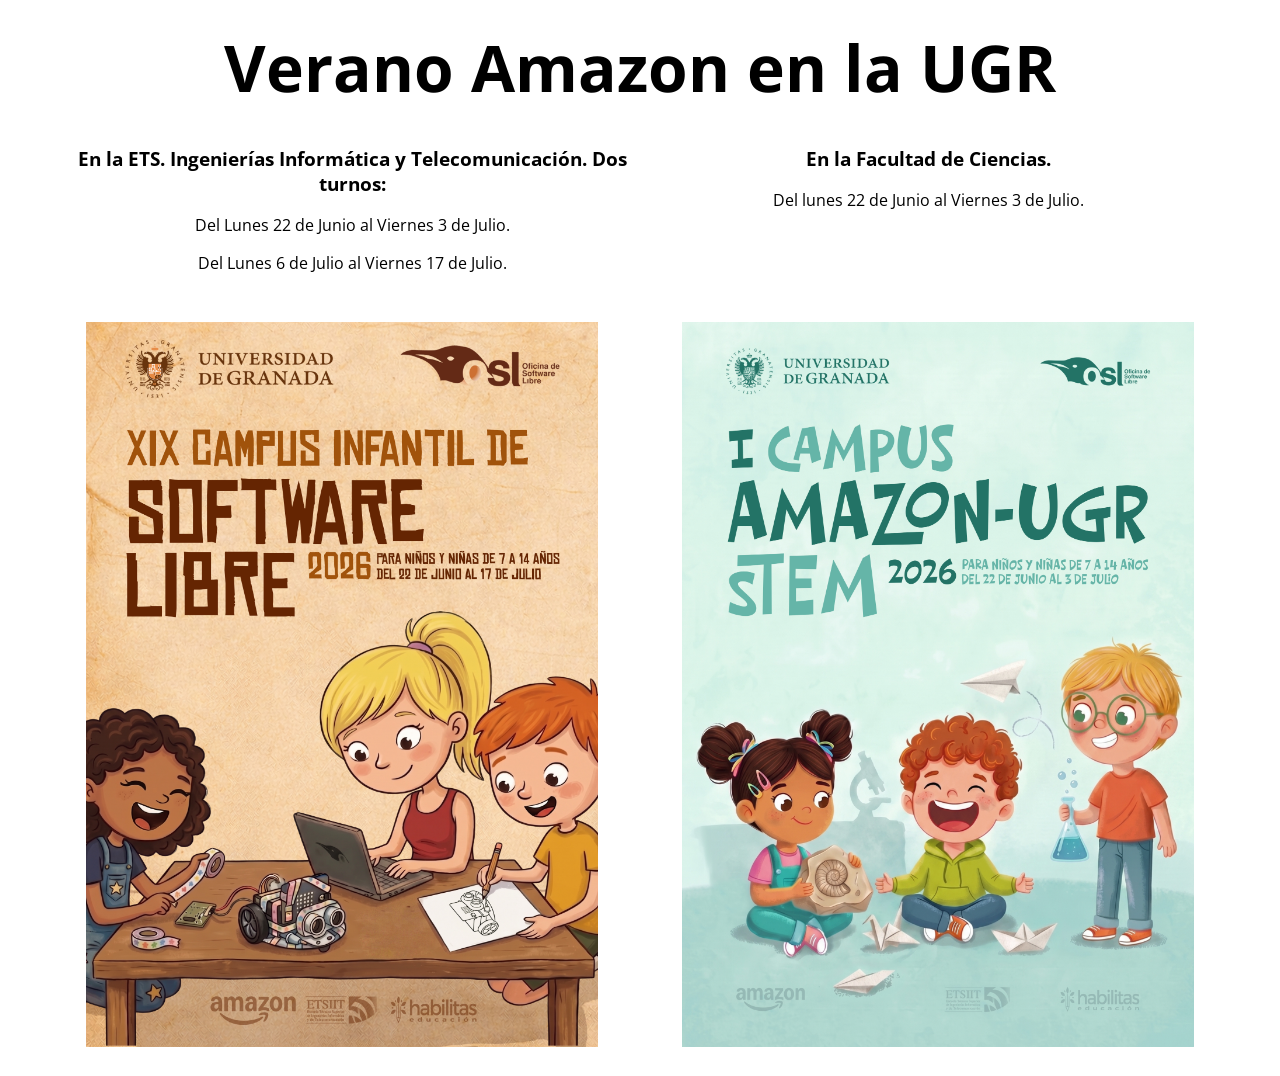
==== index.html @ 65181768 "Subiendo version de final de abril" ====
<!DOCTYPE html>
<html lang="es">
	<head>
		<!-- Google tag (gtag.js) -->
		<script async src="https://www.googletagmanager.com/gtag/js?id=G-18CENMJH39"></script>
		<script>
			window.dataLayer = window.dataLayer || [];
			function gtag(){dataLayer.push(arguments);}
			gtag('js', new Date());
			gtag('config', 'G-18CENMJH39');
		</script>
		<title>VERANO AMAZON</title>
		<meta charset="UTF-8">
		<meta name="author" content="Jóse Miguel Castillo García">
		<meta name="copyright" content="Oficina de Software Libre - Universidad de Granada">
		<meta name="robots" content="index, follow">
		<meta name="googlebot" content="index, follow">
		<meta name="revisit-after" content="7 days">
		<meta name="language" content="Spanish">
		<meta name="description" content="Web informativa para la inscripción en el Campus infantil organizado por la Oficina de Software Libre perteneciente a la Universidad de Granada y celebrado en la Escuela Técnica de Ingenierías Informática y de Telecomunicación - ETSIIT. Edición 2024.">
		<meta name="keywords" content="Campus, Infantil, Tecnológico, OSL, UGR, software, 2024,  libre, ETSIIT, inscripción, universidad, Granada, niños, niñas">
		<meta name="viewport" content="width=device-width,initial-scale=1.0">
		<link rel="stylesheet" type="text/css" href="./styles/style.css">
		<link href="https://fonts.googleapis.com/css?family=Open+Sans" rel="stylesheet">
	</head>
	<body>
		<header>
			<div class="title">
				<h1 class="prov-title">Verano Amazon en la UGR</h1>
			</div>
		</header>
		<main>
			<div class="info-banner">
				<div class="left">
					<h3>En la ETS. Ingenierías Informática y Telecomunicación. <b>Dos turnos</b>:</h3>
					<p class="date-info">Del Lunes 22 de Junio al Viernes 3 de Julio.</p>
					<p class="date-info">Del Lunes 6 de Julio al Viernes 17 de Julio.</p>
				</div>
				<div class="right">
					<h3>En la Facultad de Ciencias.</h3>
					<p class="date-info">Del lunes 22 de Junio al Viernes 3 de Julio.</p>
				</div>
			</div>
			
			<div class="pages">
				<div class="left">
					<a href="2026/index.html"><img src="2026/images/Cartel-Campus-Infantil-A3-V2.jpg" alt="Cartel Campus Infantil de Software Libre"></a>
				</div>

				<div class="right">
					<a href="2026-STEM/index.html"><img src="2026-STEM/images/cartel-amazon-v.jpg" alt="Cartel Amazon"></a>
				</div>
			</div>
			
		</main>
	</body>
</html>
---- styles/style.css ----
/* 
PARA ORDERNAR EL CÓDIGO:
- CONFIG GLOABL (body, h1, h2, ...)
- HEADER
- MAIN, NAV
- 



*/

/* INDEX */
  
h1 {
  font-size: 2rem;
  text-align: center;

  a {
    text-decoration: none;
    color: rgb(36, 36, 36);
  }
}

.pages {
  display: flex;

  gap: 2.5rem;
  margin-top: 2rem;

  .left, .right {
    flex: 1;
    text-align: center;
  
    img {
      height: auto;
      width: 32rem;

    }

  }

}

.horizontal {
  margin-top: 3rem;
  text-align: center;

  img {
    width: 50rem;
    height: auto;
  }
}


/* FOOTER */

h4 {
  font-size: 1.2rem;
}

footer {
  display: flex;
  flex-direction: row;

  gap: 4rem;

  padding: 1rem 2.5rem 3rem 2.5rem;

  .map {
    flex: 1;
  }

  .whoWeAre {
    flex: 1;
  }

  .contact {
    flex: 1;

    .email {
      display: flex;
      align-items: center;
      text-align: center;
      gap: .5rem;
    }

    .img-rrss {
      background-image: url(../images/logoCorreo.png);
      background-position: center;
      background-repeat: no-repeat;
      background-size: contain;

      height: 25px;
      width: 25px;
    }

    .info {
      text-decoration: none;
    }
  }
}

.prov-title {
  font-size: 4rem;
  text-align: center;
  
  margin: 1rem 0;
} 

.info-banner {
  display: flex;
  justify-content: space-between;

  h3 {
    text-align: center;
  }

  .left {
    flex: 1;
  }

  .right {
    flex: 1;
  }
}

.date-info {
  text-align: center;
}



*{
  	font-family: 'Open Sans', sans-serif;
    
  }

  * p{
  text-align: justify;
  }
  * li{
    text-align: justify;
  }

  body{
  	width: 90%;
  	margin: 1.5em auto;
  }

  hr {
    border: 0;
    border-bottom: 1px solid #DCDCDC;
    clear: both;
    display: block;
    height: 0;
    margin: 0 auto 50px auto;
    padding-top: 50px;
    /*max-width: 220px;
    width: 100%;*/
  }

.no-seleccionable {
    -webkit-user-select: none;
    -moz-user-select: none;
    -ms-user-select: none;
    user-select: none; 
}

  /***********************************************************/
  /************************* HEADER **************************/
  /***********************************************************/

  header{
    width: 100%;
    text-align:center;
  }

  .logos{
    width: 100%;
  }


  header section{
    display: inline-flex;
  }

  header section article{
    width: 25%;
    margin-right: 4%;
  }

  #fecyt-logo{
      font-size: 0.75em;
  }

  #fecyt-logo img{
    width: 130%;
    margin-right: 7%;
  }

  /***********************************************************/
  /************************ FOOTER ***************************/
  /***********************************************************/


  footer{
  	background-color: rgba(173, 94, 19, .7);
    float: left;
    overflow: hidden;
  }

  #map{
    position: relative;
    overflow: hidden;
  }

  #map iframe{
    position: relative;
  	width: 100%;
  	border: 0;
  }

  footer a{
    color: black;
  }

  /******************************************************/
  /****************** MENU SUPERIOR *********************/
  /******************************************************/
  #btn-menu{
    display:none;
  }

  main label{
    display: none;
    width: 30px;
    height: 30px;
    padding: 10px;
    border-right: 1px solid #fff;
    overflow-y: hidden;
  }

  #menu{
    width: 100%;
    background-color: rgba(173, 94, 19, .8);
  }

  #menu ul{
    text-align: center;
    display: flex;
    flex-direction: row;
    margin: 0;
    list-style: none;
    justify-content: center;
  }
  

  #menu li {
    display: block;
    padding: 15px 20px;
    cursor: pointer;
  }

  #menu li:hover{
    background: rgba(126, 49, 8, .5);
  }

  #menu li a:hover{
    color: white;
  }

  #menu a{
    text-decoration: none;
    color: black;
  }


  /***********************************************/
  /*****************SLIDER************************/
  /***********************************************/

  @keyframes slidy {
  0% { left: 0%; }
  20% { left: 0%; }
  25% { left: -100%; }
  45% { left: -100%; }
  50% { left: -200%; }
  70% { left: -200%; }
  75% { left: -300%; }
  95% { left: -300%; }
  100% { left: -400%; }
  }

  figure { 
    margin: 0; 
    background: #101010;
    font-weight: 100;
  }
  section#captioned-gallery { 
    width: 55%; 
    overflow: hidden; 
    margin-left: 24%;
    
  }

  figure.slider { 
    position: relative; 
    width: 500%;
    font-size: 0; 
    animation: 30s slidy infinite; 
    z-index: -1;
    overflow: hidden;
  }

  figure.slider figure { 
    width: 20%; 
    height: auto;
    display: inline-block;  
    position: inherit; 
    overflow: hidden;
  }

  figure.slider img { 
  	width: 100%; 
  	height: auto; 
    overflow-y: hidden;
  } 

  /*figure.slider figure figcaption { 
    position: absolute; bottom: 0;
    background: rgba(0,0,0,0.4);
    color: #fff; width: 100%;
    font-size: 2rem; padding: .6rem; 
  }*/


  /***********************************************/
  /*******************Programa********************/
  /***********************************************/

  h2.tituloCentrado{
	text-align: center;
  }

  #descripcionProg{
    float: left;
    width: 60%;
  }

  #imageProg{
    padding-top: 5px;
    float: left;
    width: 40%;
    overflow-y: hidden;
    overflow-x: hidden;
  }

  #fotoP{
    padding-top:10%;
    padding-left:20px;
    width: 180%;
  }

  #cartel-logo{
    width: 100%;
    margin-left: 15px;
    margin-top: 12%;
  }


  .imagesColaboradores img{
    width: 40%;
  }

  .imagesColaboradores{
    border-bottom: 1px solid black;
  }

/*****************************************************************************************/
/*****************************************************************************************/
/************************************SMARTPHONES******************************************/
/*****************************************************************************************/
/*****************************************************************************************/

@media screen and (max-width: 480px){
  /******************************************************/
  /********************HEADER****************************/
  /******************************************************/
/*
  #logosLista{
    display: flex;
  }

  .logos{
    width:180px;
  }

  #fecyt-logo img{
    width: 220px;
  }
*/
  #fecyt-logo{
      font-size: 0.50em;
  }
  /******************************************************/
  /********************FOOTER****************************/
  /******************************************************/
  #map{
    padding-bottom: 0;
  }

  footer section{
    display: inline-table;
    width:90%;
    text-align: left;
  }

  #enlacesContactos{
    font-size: 0.75em;
    width: 20%;
  }

  /******************************************************/
  /*****************MENU SUPERIOR************************/
  /******************************************************/

  main label{
    display: block;
  }

  #menu{
    position: absolute;
    width: 70%;
    margin-left: -75%;
    transition: all 0.5s;
  }

  #menu ul{
    display: flex;
    flex-direction: column;
    padding: 0;
  }

  #menu li {
    border-top: 1px solid #fff;
  }

  #btn-menu:checked ~ #menu{
    margin: 0;
  }

  /******************************************************/
  /********************CONTENIDO*************************/
  /******************************************************/
main section{
  display: block;

}

  #descripcionProg{

    width: 100%;
  }

  #imageProg{
    padding-top: 5px;
    width: 100%;
    clear: right;
    overflow: none;
  }


  #imageProg img{
    width: 100%;
    /*float: right;*/
  }


}
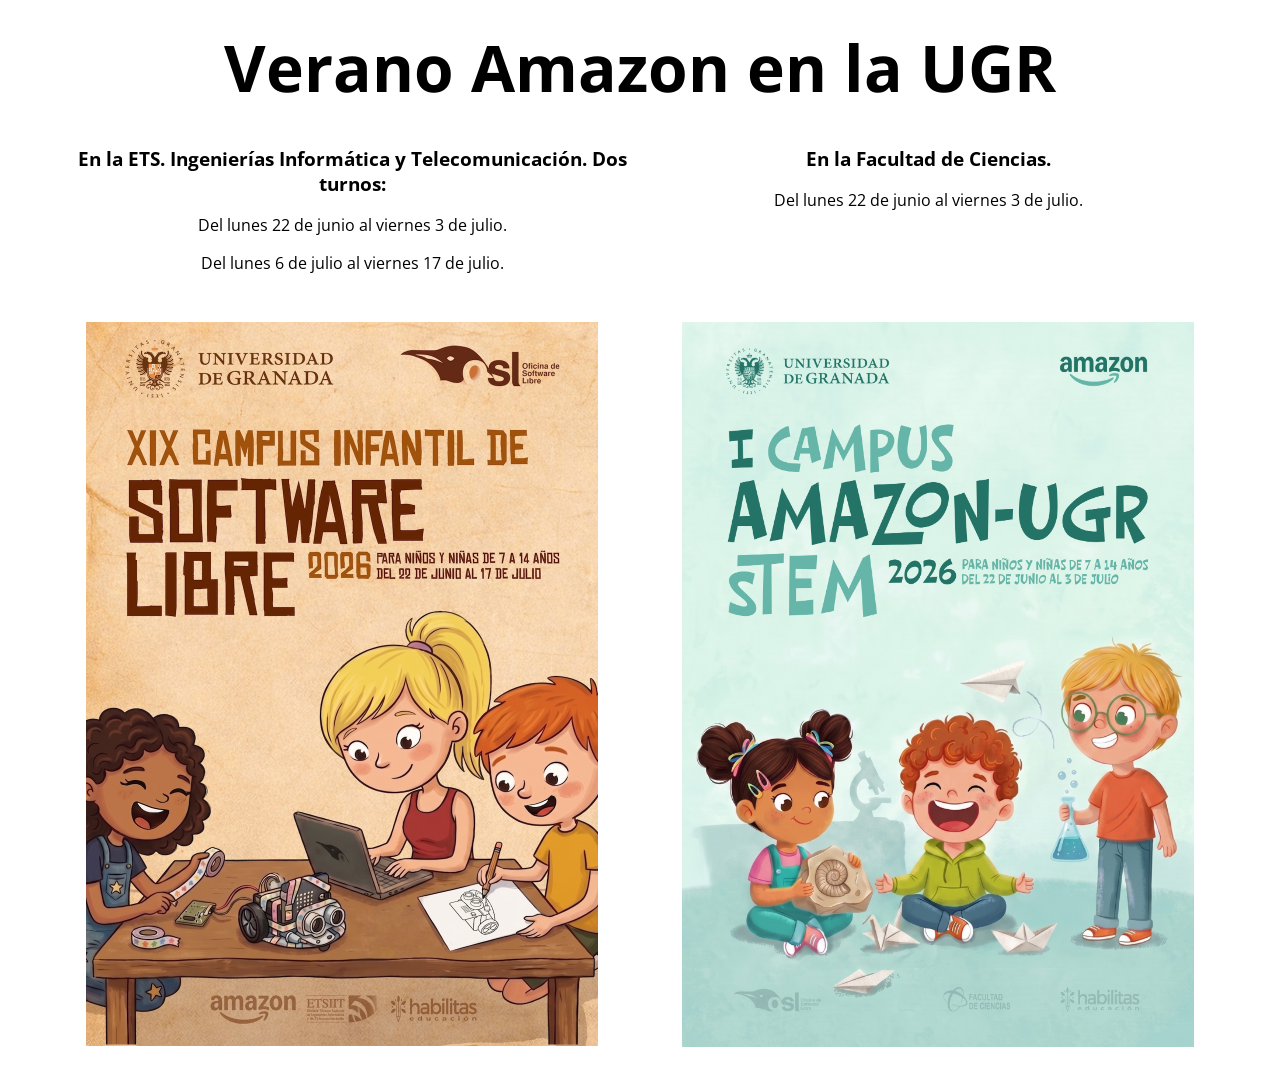
==== commit feba22e5: "Corrección de la información" ====
--- a/index.html
+++ b/index.html
@@ -33,12 +33,12 @@
 			<div class="info-banner">
 				<div class="left">
 					<h3>En la ETS. Ingenierías Informática y Telecomunicación. <b>Dos turnos</b>:</h3>
-					<p class="date-info">Del Lunes 22 de Junio al Viernes 3 de Julio.</p>
-					<p class="date-info">Del Lunes 6 de Julio al Viernes 17 de Julio.</p>
+					<p class="date-info">Del lunes 22 de junio al viernes 3 de julio.</p>
+					<p class="date-info">Del lunes 6 de julio al viernes 17 de julio.</p>
 				</div>
 				<div class="right">
 					<h3>En la Facultad de Ciencias.</h3>
-					<p class="date-info">Del lunes 22 de Junio al Viernes 3 de Julio.</p>
+					<p class="date-info">Del lunes 22 de junio al viernes 3 de julio.</p>
 				</div>
 			</div>
 			
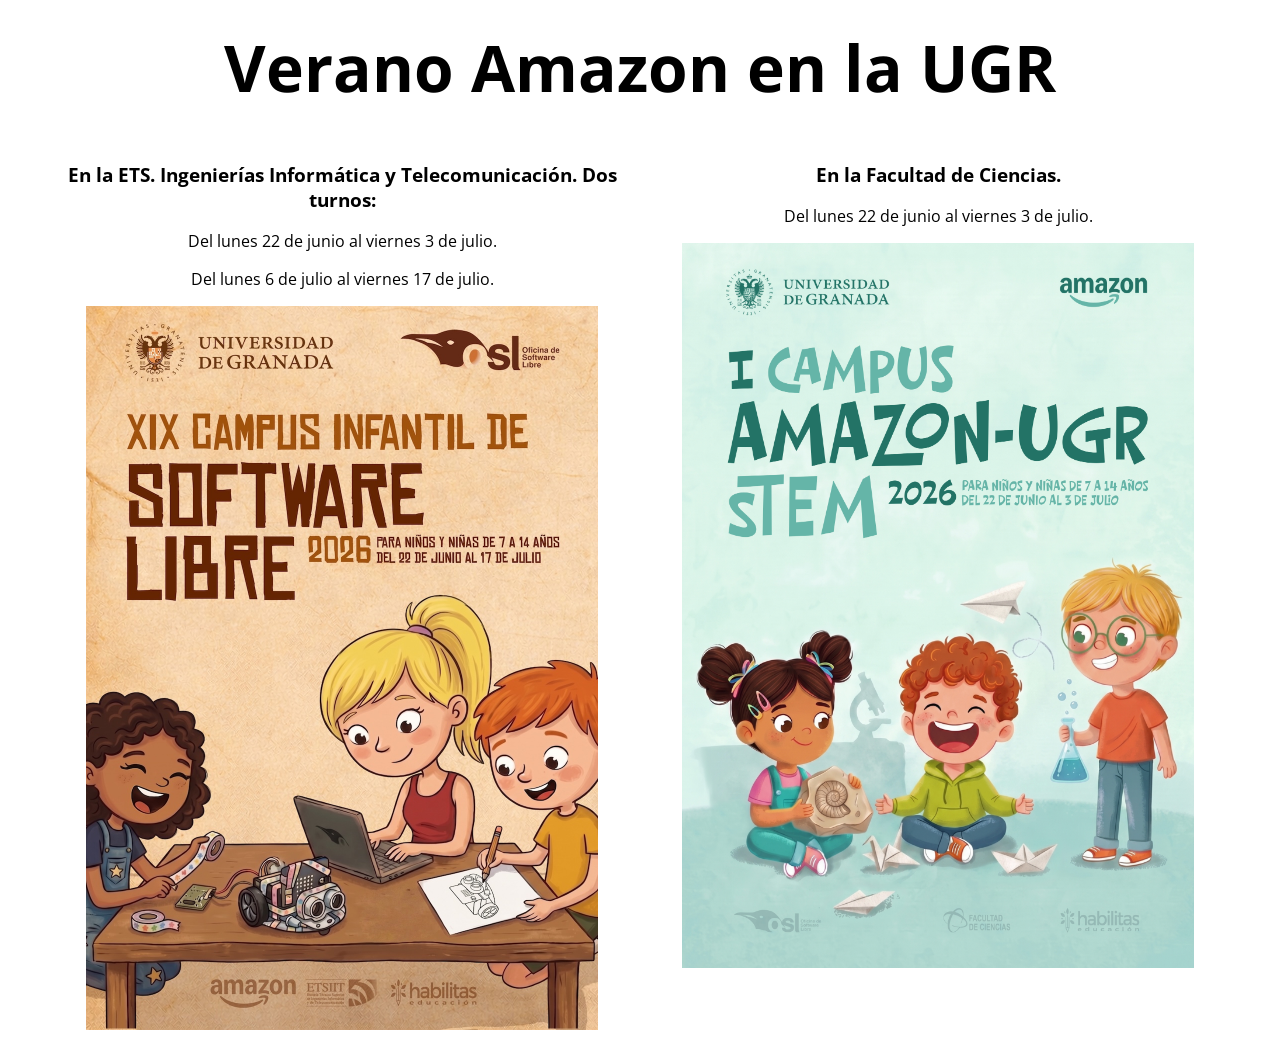
==== commit c64b1747: "Responsive de la página. Corrección en inscripciones y programa" ====
--- a/index.html
+++ b/index.html
@@ -30,28 +30,27 @@
 			</div>
 		</header>
 		<main>
-			<div class="info-banner">
-				<div class="left">
-					<h3>En la ETS. Ingenierías Informática y Telecomunicación. <b>Dos turnos</b>:</h3>
-					<p class="date-info">Del lunes 22 de junio al viernes 3 de julio.</p>
-					<p class="date-info">Del lunes 6 de julio al viernes 17 de julio.</p>
-				</div>
-				<div class="right">
-					<h3>En la Facultad de Ciencias.</h3>
-					<p class="date-info">Del lunes 22 de junio al viernes 3 de julio.</p>
+			<div class="all-pages">			
+				<div class="pages">
+					<div class="left">
+						<div class="info-banner">
+							<h3>En la ETS. Ingenierías Informática y Telecomunicación. <b>Dos turnos</b>:</h3>
+							<p class="date-info">Del lunes 22 de junio al viernes 3 de julio.</p>
+							<p class="date-info">Del lunes 6 de julio al viernes 17 de julio.</p>
+						</div>
+						<a href="2026/index.html"><img src="2026/images/Cartel-Campus-Infantil-A3-V2.jpg" alt="Cartel Campus Infantil de Software Libre"></a>
+					</div>
+
+					<div class="right">
+						<div class="info-banner">
+							<h3>En la Facultad de Ciencias.</h3>
+							<p class="date-info">Del lunes 22 de junio al viernes 3 de julio.</p>
+						</div>
+
+						<a href="2026-STEM/index.html"><img src="2026-STEM/images/cartel-amazon-v.jpg" alt="Cartel Amazon"></a>
+					</div>
 				</div>
 			</div>
-			
-			<div class="pages">
-				<div class="left">
-					<a href="2026/index.html"><img src="2026/images/Cartel-Campus-Infantil-A3-V2.jpg" alt="Cartel Campus Infantil de Software Libre"></a>
-				</div>
-
-				<div class="right">
-					<a href="2026-STEM/index.html"><img src="2026-STEM/images/cartel-amazon-v.jpg" alt="Cartel Amazon"></a>
-				</div>
-			</div>
-			
 		</main>
 	</body>
 </html>
--- a/styles/style.css
+++ b/styles/style.css
@@ -101,28 +101,11 @@
 }
 
 .prov-title {
-  font-size: 4rem;
+  font-size: clamp(2.75rem, 1.697rem + 3.509vw, 4rem);
   text-align: center;
   
   margin: 1rem 0;
 } 
-
-.info-banner {
-  display: flex;
-  justify-content: space-between;
-
-  h3 {
-    text-align: center;
-  }
-
-  .left {
-    flex: 1;
-  }
-
-  .right {
-    flex: 1;
-  }
-}
 
 .date-info {
   text-align: center;
@@ -475,9 +458,27 @@
     /*float: right;*/
   }
 
-
-}
-
-
-
-
+  .pages {
+  display: flex;
+  flex-direction: column;
+
+  .left, .right {
+    flex: 1;
+    text-align: center;
+  
+    img {
+      height: auto;
+      width: 100%;
+
+    }
+
+  }
+
+}
+
+
+}
+
+
+
+
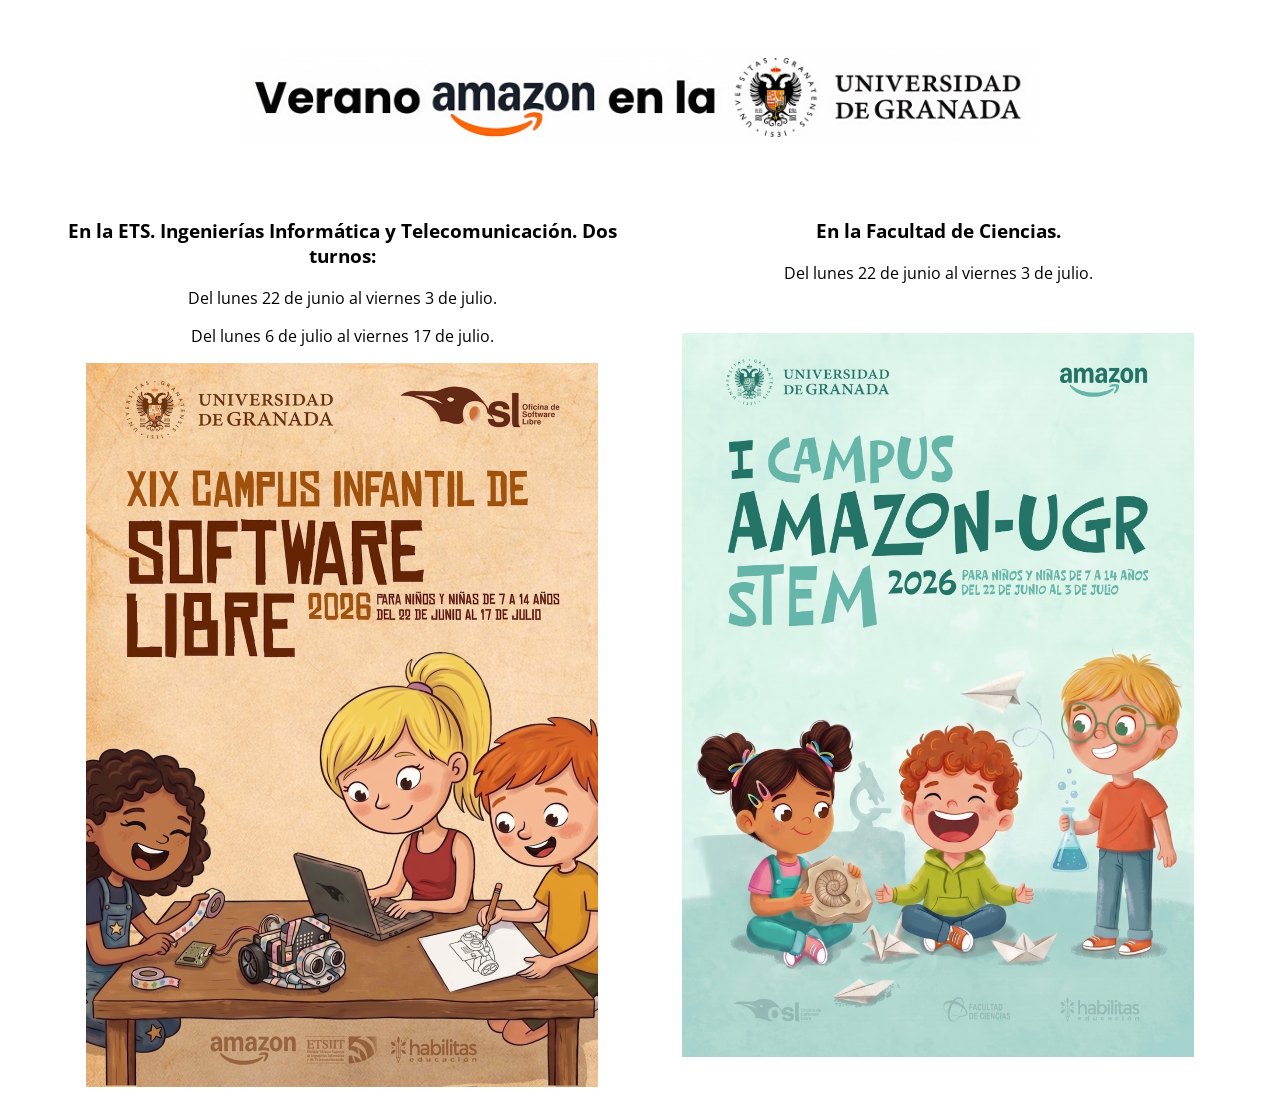
==== commit 70bbef3a: "Cambio titulo página principal" ====
--- a/index.html
+++ b/index.html
@@ -26,7 +26,7 @@
 	<body>
 		<header>
 			<div class="title">
-				<h1 class="prov-title">Verano Amazon en la UGR</h1>
+				<img src="images/verano-amazon.jpg">
 			</div>
 		</header>
 		<main>
@@ -44,7 +44,9 @@
 					<div class="right">
 						<div class="info-banner">
 							<h3>En la Facultad de Ciencias.</h3>
-							<p class="date-info">Del lunes 22 de junio al viernes 3 de julio.</p>
+							<p class="date-info mb">Del lunes 22 de junio al viernes 3 de julio.</p>
+							<br>
+							
 						</div>
 
 						<a href="2026-STEM/index.html"><img src="2026-STEM/images/cartel-amazon-v.jpg" alt="Cartel Amazon"></a>
--- a/styles/style.css
+++ b/styles/style.css
@@ -41,6 +41,8 @@
 
 }
 
+
+
 .horizontal {
   margin-top: 3rem;
   text-align: center;
@@ -48,6 +50,15 @@
   img {
     width: 50rem;
     height: auto;
+  }
+}
+
+.title {
+  margin: 3rem;
+
+  img {
+    height: auto;
+    width: 75%;
   }
 }
 
@@ -109,6 +120,10 @@
 
 .date-info {
   text-align: center;
+}
+
+.mb {
+  margin-bottom: 1.7rem;
 }
 
 
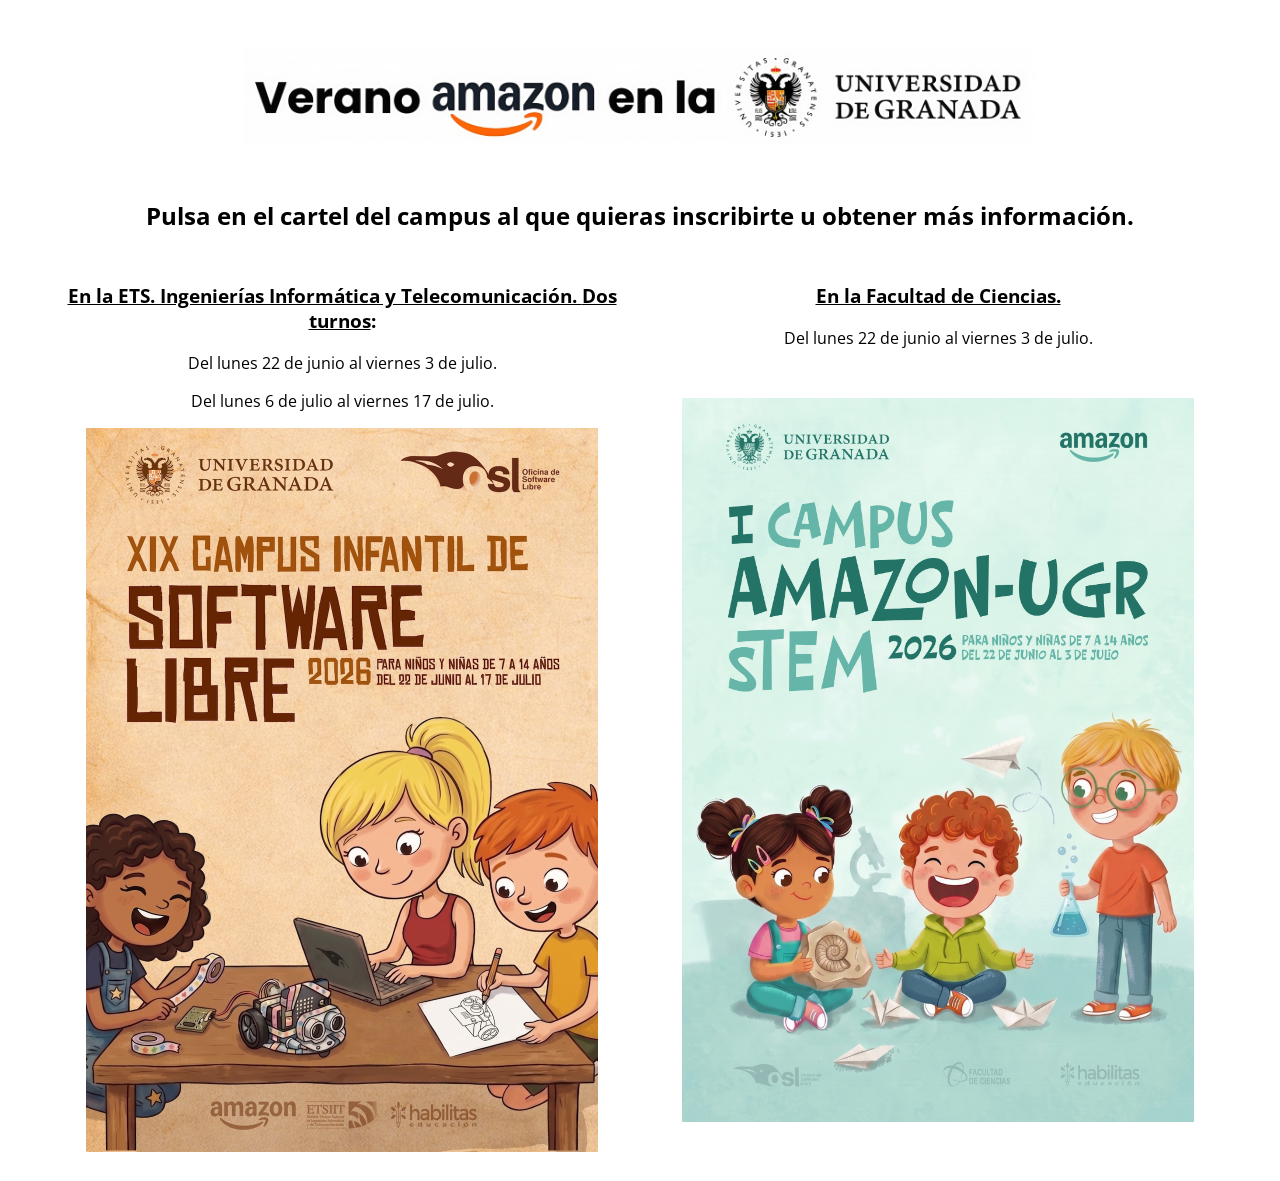
==== commit 916d9529: "Se concreta dónde encontrar la información" ====
--- a/index.html
+++ b/index.html
@@ -31,10 +31,13 @@
 		</header>
 		<main>
 			<div class="all-pages">			
+				<div class="central">
+					<h2 class="center">Pulsa en el cartel del campus al que quieras inscribirte u obtener más información.</h2>
+				</div>
 				<div class="pages">
 					<div class="left">
 						<div class="info-banner">
-							<h3>En la ETS. Ingenierías Informática y Telecomunicación. <b>Dos turnos</b>:</h3>
+							<h3><a href="2026/index.html">En la ETS. Ingenierías Informática y Telecomunicación. <b>Dos turnos</b></a>:</h3>
 							<p class="date-info">Del lunes 22 de junio al viernes 3 de julio.</p>
 							<p class="date-info">Del lunes 6 de julio al viernes 17 de julio.</p>
 						</div>
@@ -43,7 +46,7 @@
 
 					<div class="right">
 						<div class="info-banner">
-							<h3>En la Facultad de Ciencias.</h3>
+							<h3><a href="2026-STEM/index.html">En la Facultad de Ciencias.</a></h3>
 							<p class="date-info mb">Del lunes 22 de junio al viernes 3 de julio.</p>
 							<br>
 							
--- a/styles/style.css
+++ b/styles/style.css
@@ -34,14 +34,13 @@
     img {
       height: auto;
       width: 32rem;
-
     }
-
-  }
-
-}
-
-
+  }
+}
+
+.center {
+  text-align: center;
+}
 
 .horizontal {
   margin-top: 3rem;
@@ -62,6 +61,9 @@
   }
 }
 
+.info-banner a {
+  color: black;
+}
 
 /* FOOTER */
 
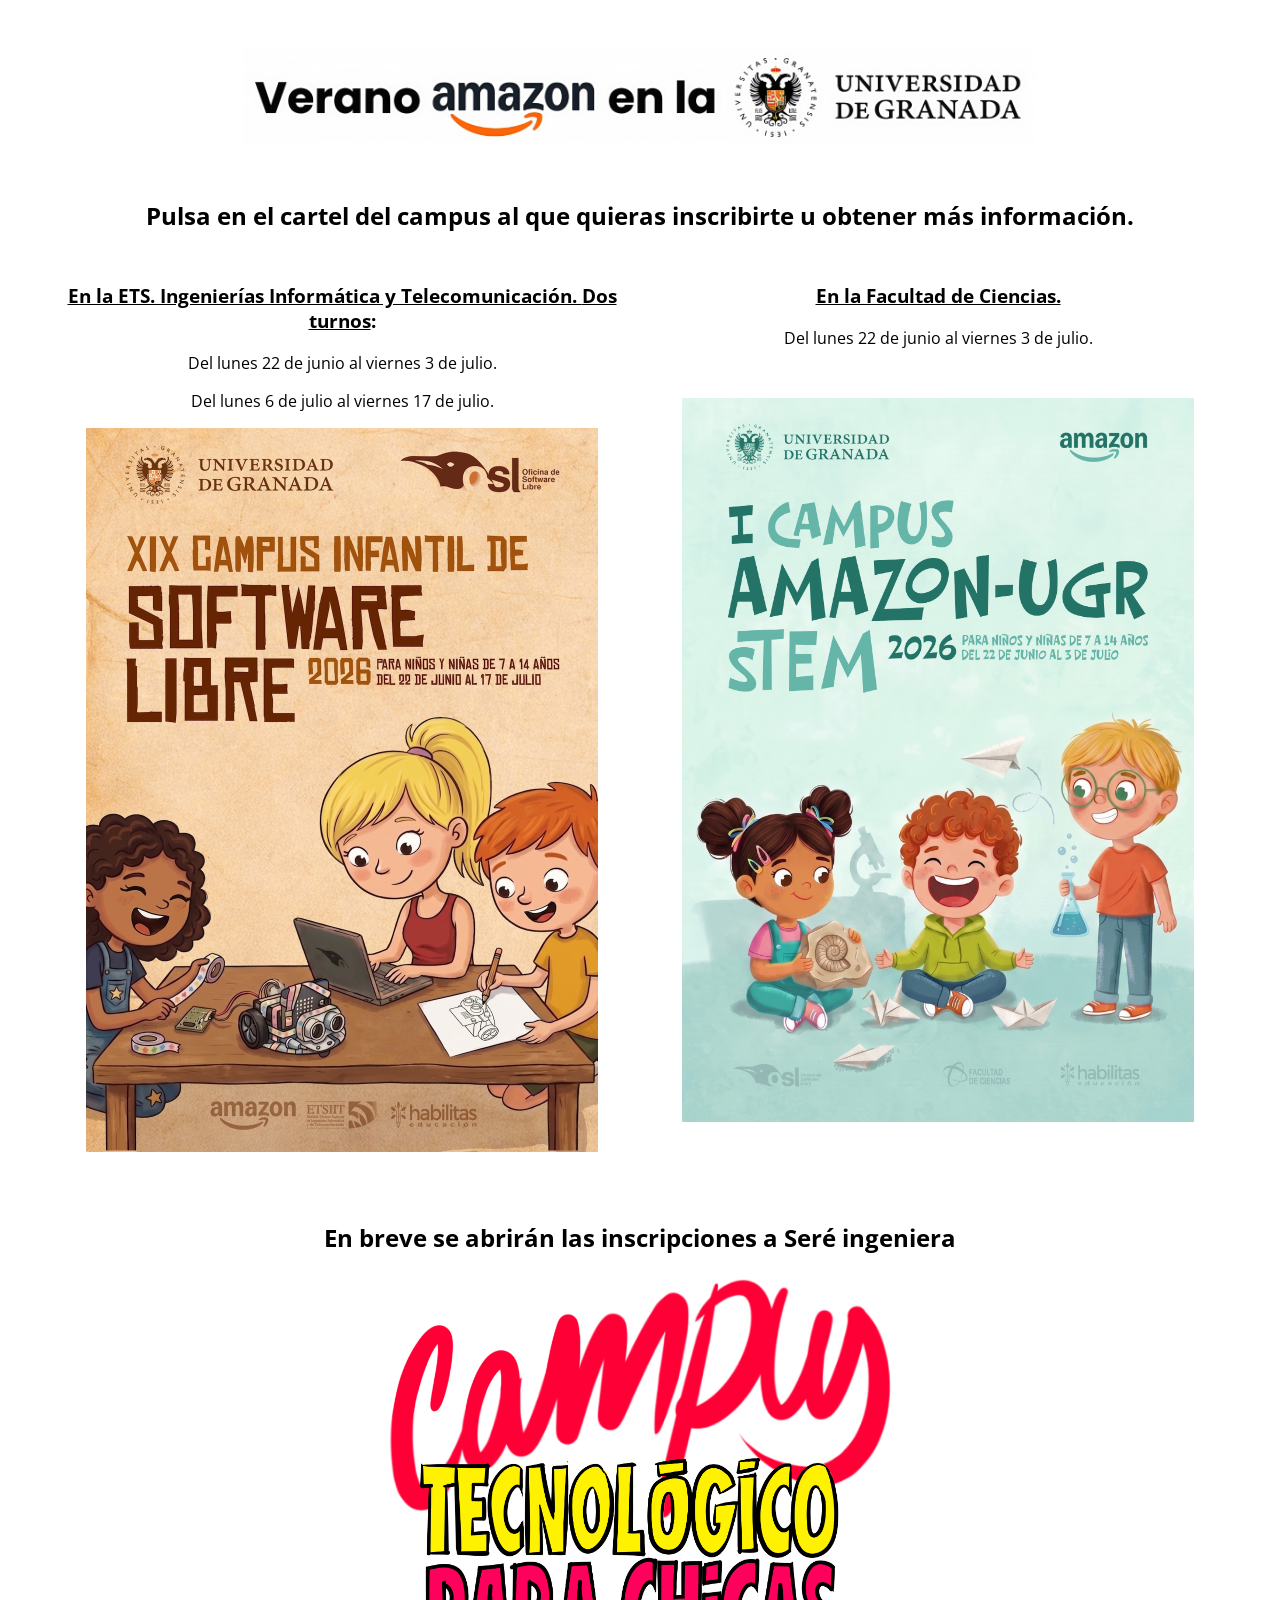
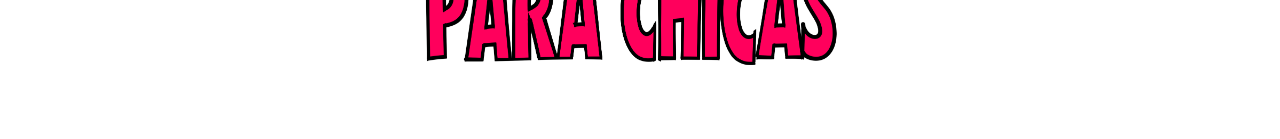
==== commit 27ce17b4: "Seré ingeniera al final de la página principal" ====
--- a/index.html
+++ b/index.html
@@ -49,13 +49,15 @@
 							<h3><a href="2026-STEM/index.html">En la Facultad de Ciencias.</a></h3>
 							<p class="date-info mb">Del lunes 22 de junio al viernes 3 de julio.</p>
 							<br>
-							
 						</div>
-
 						<a href="2026-STEM/index.html"><img src="2026-STEM/images/cartel-amazon-v.jpg" alt="Cartel Amazon"></a>
 					</div>
 				</div>
 			</div>
+			<div class="sub-title">
+				<h2>En breve se abrirán las inscripciones a Seré ingeniera</h2>
+				<a href="https://sereingeniera.ugr.es/"><img src="images/sere-ingeniera.png" alt="Seré ingeniera"></a>
+			</div>
 		</main>
 	</body>
 </html>
--- a/styles/style.css
+++ b/styles/style.css
@@ -58,6 +58,16 @@
   img {
     height: auto;
     width: 75%;
+  }
+}
+
+.sub-title {
+  margin: 4rem;
+  text-align: center;
+
+  img {
+    width: 50%;
+    height: auto;
   }
 }
 
